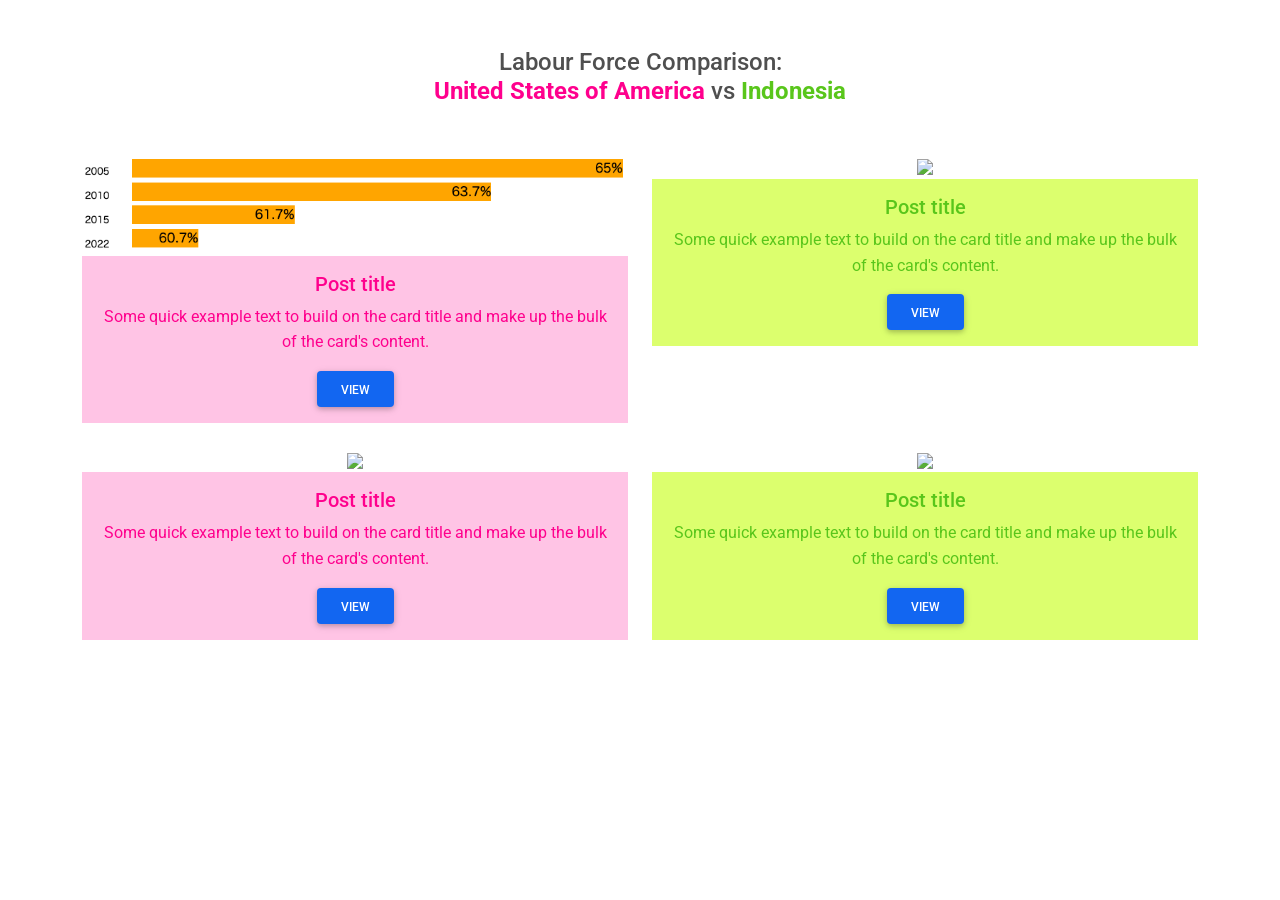
==== index.html @ d7674dc9 "Add "html" folder" ====
<!DOCTYPE html>
<html lang="en">
<head>
    <meta charset="UTF-8" />
    <meta name="viewport" content="width=device-width, initial-scale=1, shrink-to-fit=no" />
    <meta http-equiv="x-ua-compatible" content="ie=edge" />
    <title>Labour Force Comparison</title>
    <!-- Font Awesome -->
    <link rel="stylesheet" href="https://use.fontawesome.com/releases/v5.11.2/css/all.css" />
    <!-- Google Fonts Roboto -->
    <link rel="stylesheet" href="https://fonts.googleapis.com/css2?family=Roboto:wght@300;400;500;700&display=swap" />
    <!-- MDB -->
    <link rel="stylesheet" href="css/mdb.min.css" />
    <!-- Custom styles -->
    <link rel="stylesheet" href="css/style.css" />
</head>
<body>
  <!--Main layout-->
  <main class="my-5">
    <div class="container">
      <!--Section: Content-->
      <section class="text-center">
        <h4 class="mb-5">
          Labour Force Comparison:<br>
          <strong style="color: rgba(255, 0, 141, 1);">United States of America</strong> 
            vs <strong style="color: rgba(89, 198, 27, 1)">Indonesia</strong></h4>
        <div class="row">
          <div class="col-lg-6 mb-4">
            <div class="card1">
              <div class="bg-image hover-overlay ripple" data-mdb-ripple-color="light">
                <img src="img/div_bars.png" class="img-fluid" />
                <a href="#!">
                  <div class="mask" style="background-color: rgba(251, 251, 251, 0.15);"></div>
                </a>
              </div>
              <div class="card-body">
                <h5 class="card-title">Post title</h5>
                <p class="card-text">
                  Some quick example text to build on the card title and make up the bulk of the
                  card's content.
                </p>
                <a href="html/div_bars.html" class="btn btn-primary">View</a>
              </div>
            </div>
          </div>

          <div class="col-lg-6 mb-4">
            <div class="card2">
              <div class="bg-image hover-overlay ripple" data-mdb-ripple-color="light">
                <img src="https://mdbootstrap.com/img/new/standard/nature/023.jpg" class="img-fluid" />
                <a href="#!">
                  <div class="mask" style="background-color: rgba(251, 251, 251, 0.15);"></div>
                </a>
              </div>
              <div class="card-body">
                <h5 class="card-title">Post title</h5>
                <p class="card-text">
                  Some quick example text to build on the card title and make up the bulk of the
                  card's content.
                </p>
                <a href="#!" class="btn btn-primary">View</a>
              </div>
            </div>
          </div>
        </div>

        <div class="row">
          <div class="col-lg-6 mb-4">
            <div class="card3">
              <div class="bg-image hover-overlay ripple" data-mdb-ripple-color="light">
                <img src="https://mdbootstrap.com/img/new/standard/nature/002.jpg" class="img-fluid" />
                <a href="#!">
                  <div class="mask" style="background-color: rgba(251, 251, 251, 0.15);"></div>
                </a>
              </div>
              <div class="card-body">
                <h5 class="card-title">Post title</h5>
                <p class="card-text">
                  Some quick example text to build on the card title and make up the bulk of the
                  card's content.
                </p>
                <a href="#!" class="btn btn-primary">View</a>
              </div>
            </div>
          </div>

          <div class="col-lg-6 mb-4">
            <div class="card4">
              <div class="bg-image hover-overlay ripple" data-mdb-ripple-color="light">
                <img src="https://mdbootstrap.com/img/new/standard/nature/022.jpg" class="img-fluid" />
                <a href="#!">
                  <div class="mask" style="background-color: rgba(251, 251, 251, 0.15);"></div>
                </a>
              </div>
              <div class="card-body">
                <h5 class="card-title">Post title</h5>
                <p class="card-text">
                  Some quick example text to build on the card title and make up the bulk of the
                  card's content.
                </p>
                <a href="#!" class="btn btn-primary">View</a>
              </div>
            </div>
          </div>
        </div>
      </section>
      <!--Section: Content-->
    </div>
  </main>
  <!--Main layout-->

    <!-- MDB -->
    <script type="text/javascript" src="js/mdb.min.js"></script>
    <!-- Custom scripts -->
    <script type="text/javascript" src="js/script.js"></script>
</body>
</html>
---- css/style.css ----
.card1 .card-body {
  background-color: rgba(255, 0, 141, 0.23);
  color: rgba(255, 0, 141, 1);
}

.card3 .card-body {
  background-color: rgba(255, 0, 141, 0.23);
  color: rgba(255, 0, 141, 1);
}

.card2 .card-body {
  background-color: rgba(194, 255, 0, 0.57);
  color: rgba(89, 198, 27, 1);
}

.card4 .card-body {
  background-color: rgba(194, 255, 0, 0.57);
  color: rgba(89, 198, 27, 1);
}
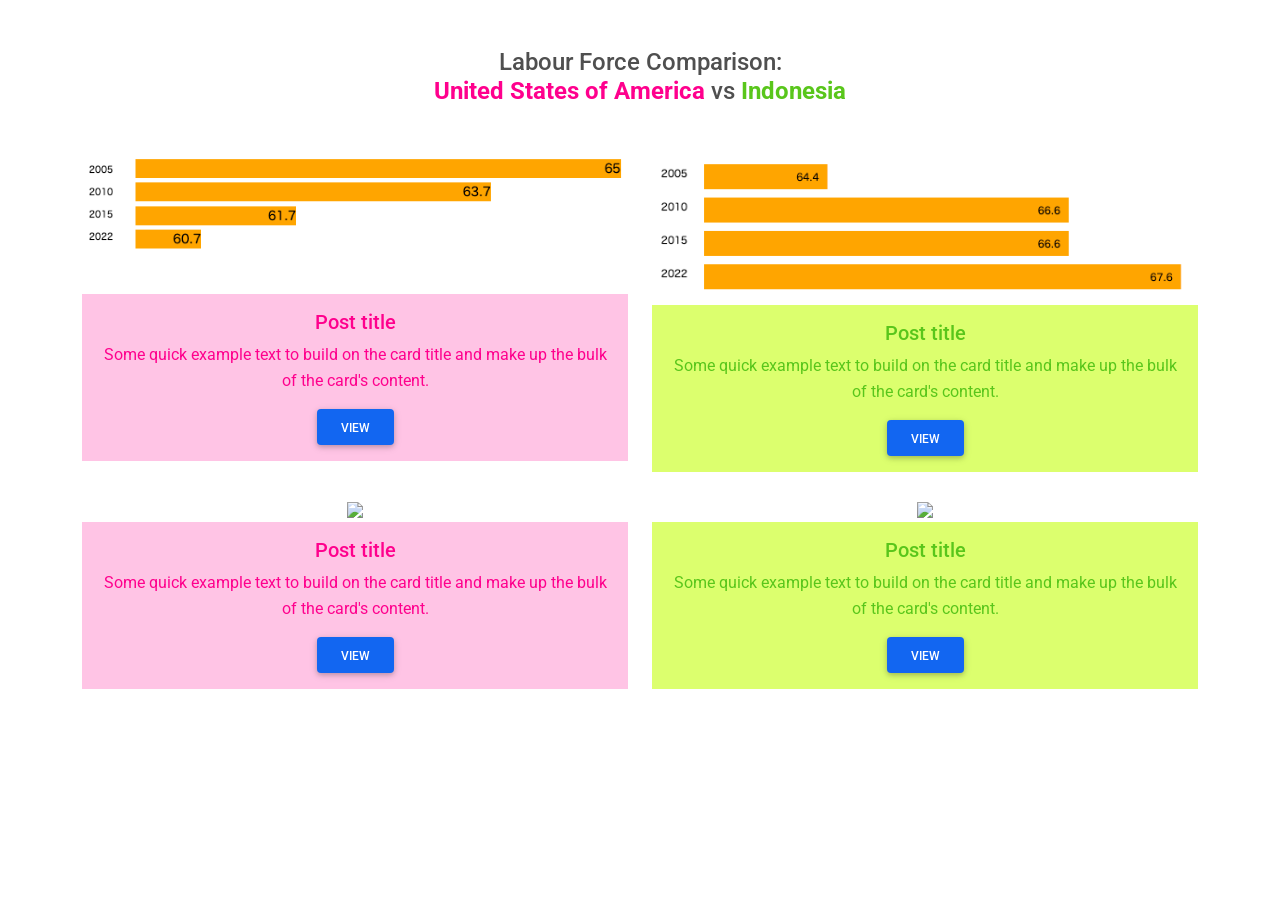
==== commit d0e334a3: "Align image dimensions" ====
--- a/index.html
+++ b/index.html
@@ -47,7 +47,7 @@
           <div class="col-lg-6 mb-4">
             <div class="card2">
               <div class="bg-image hover-overlay ripple" data-mdb-ripple-color="light">
-                <img src="https://mdbootstrap.com/img/new/standard/nature/023.jpg" class="img-fluid" />
+                <img src="img/svg_bars.png" class="img-fluid" />
                 <a href="#!">
                   <div class="mask" style="background-color: rgba(251, 251, 251, 0.15);"></div>
                 </a>
@@ -58,7 +58,7 @@
                   Some quick example text to build on the card title and make up the bulk of the
                   card's content.
                 </p>
-                <a href="#!" class="btn btn-primary">View</a>
+                <a href="html/svg_bars.html" class="btn btn-primary">View</a>
               </div>
             </div>
           </div>
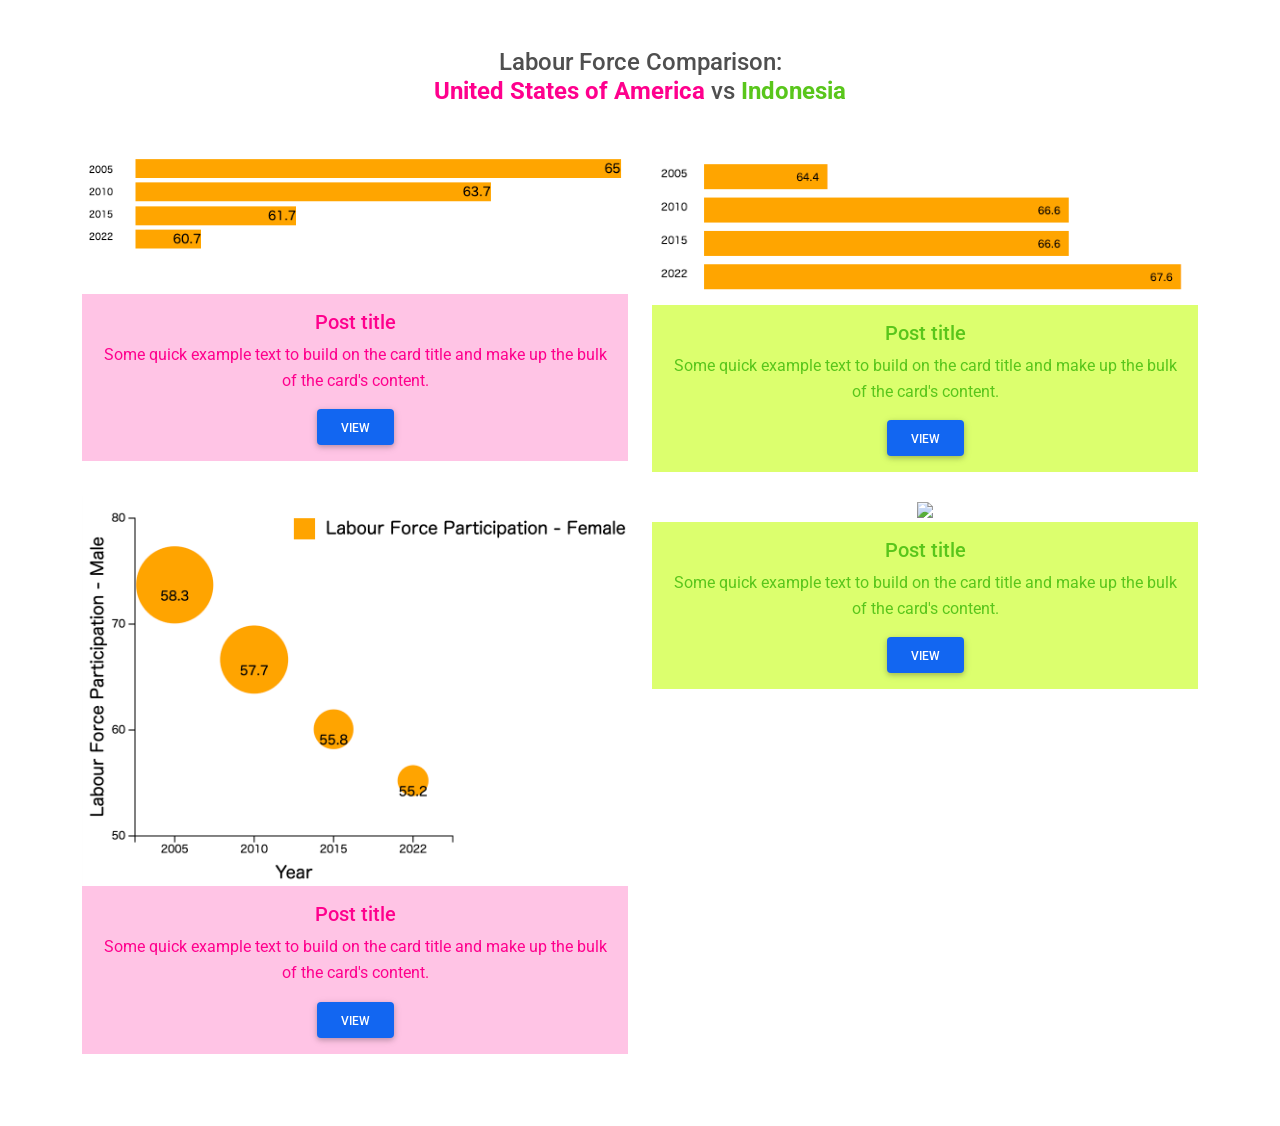
==== commit 28d270c9: "Update index.html" ====
--- a/index.html
+++ b/index.html
@@ -68,7 +68,7 @@
           <div class="col-lg-6 mb-4">
             <div class="card3">
               <div class="bg-image hover-overlay ripple" data-mdb-ripple-color="light">
-                <img src="https://mdbootstrap.com/img/new/standard/nature/002.jpg" class="img-fluid" />
+                <img src="img/bubble_chart.png" class="img-fluid" />
                 <a href="#!">
                   <div class="mask" style="background-color: rgba(251, 251, 251, 0.15);"></div>
                 </a>
@@ -79,7 +79,7 @@
                   Some quick example text to build on the card title and make up the bulk of the
                   card's content.
                 </p>
-                <a href="#!" class="btn btn-primary">View</a>
+                <a href="html/bubble_chart.html" class="btn btn-primary">View</a>
               </div>
             </div>
           </div>
@@ -111,7 +111,5 @@
 
     <!-- MDB -->
     <script type="text/javascript" src="js/mdb.min.js"></script>
-    <!-- Custom scripts -->
-    <script type="text/javascript" src="js/script.js"></script>
 </body>
 </html>
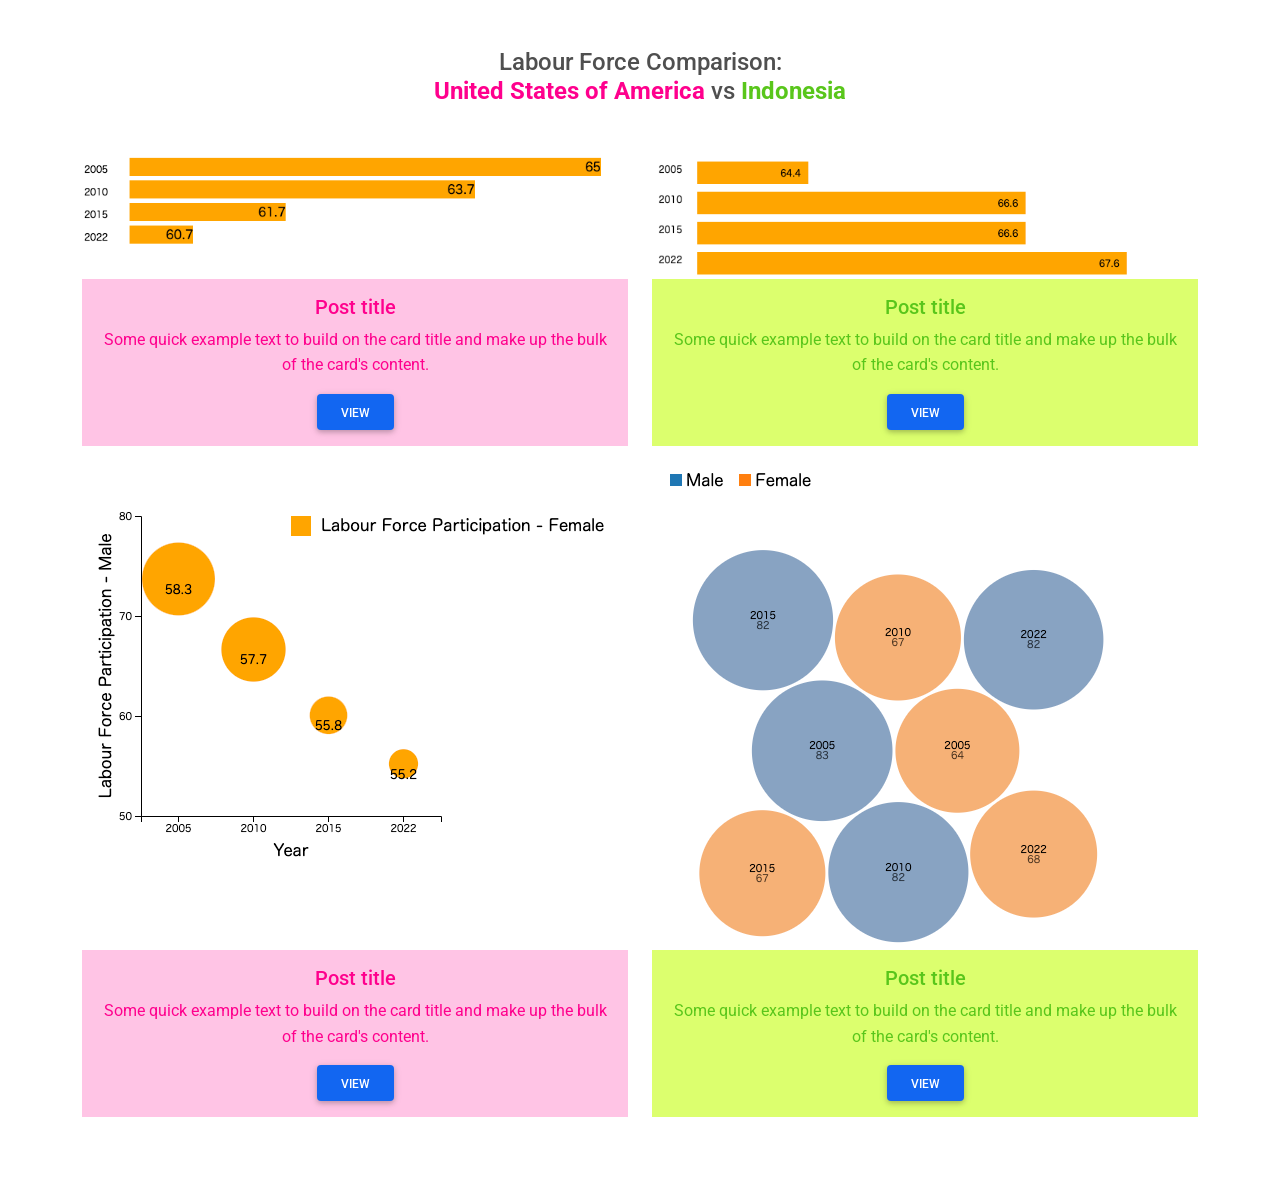
==== commit a07cc9c6: "Fix alignment in index.html" ====
--- a/index.html
+++ b/index.html
@@ -87,7 +87,7 @@
           <div class="col-lg-6 mb-4">
             <div class="card4">
               <div class="bg-image hover-overlay ripple" data-mdb-ripple-color="light">
-                <img src="https://mdbootstrap.com/img/new/standard/nature/022.jpg" class="img-fluid" />
+                <img src="img/bubble_cloud.png" class="img-fluid" />
                 <a href="#!">
                   <div class="mask" style="background-color: rgba(251, 251, 251, 0.15);"></div>
                 </a>
@@ -98,7 +98,7 @@
                   Some quick example text to build on the card title and make up the bulk of the
                   card's content.
                 </p>
-                <a href="#!" class="btn btn-primary">View</a>
+                <a href="html/bubble_cloud.html" class="btn btn-primary">View</a>
               </div>
             </div>
           </div>
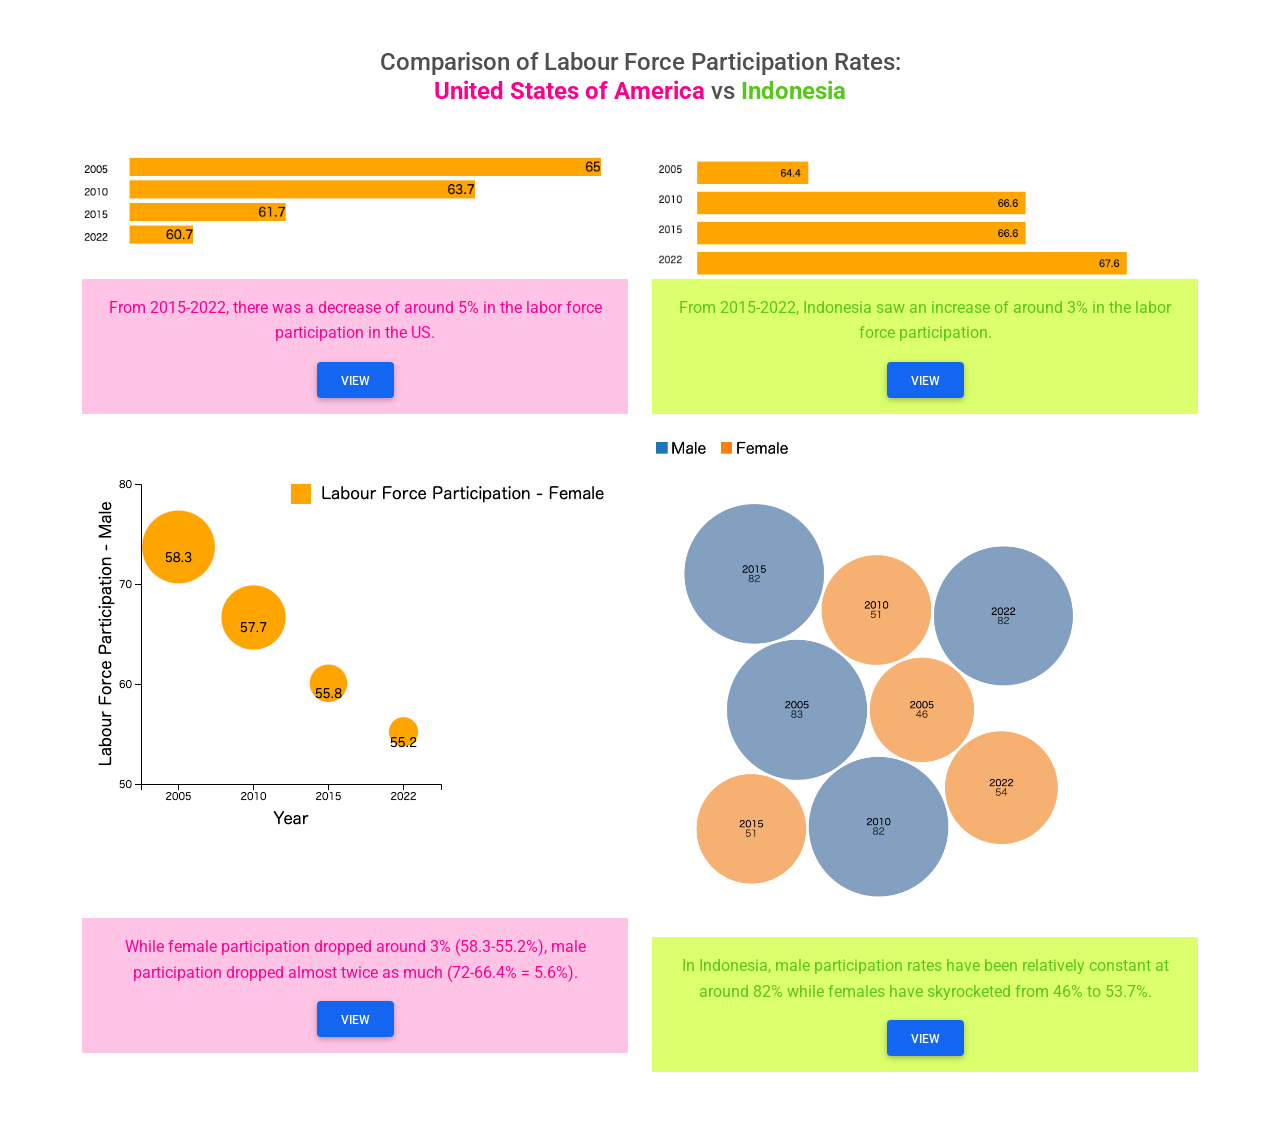
==== commit 48487ba6: "Finalize index.html" ====
--- a/index.html
+++ b/index.html
@@ -21,7 +21,7 @@
       <!--Section: Content-->
       <section class="text-center">
         <h4 class="mb-5">
-          Labour Force Comparison:<br>
+          Comparison of Labour Force Participation Rates:<br>
           <strong style="color: rgba(255, 0, 141, 1);">United States of America</strong> 
             vs <strong style="color: rgba(89, 198, 27, 1)">Indonesia</strong></h4>
         <div class="row">
@@ -34,10 +34,9 @@
                 </a>
               </div>
               <div class="card-body">
-                <h5 class="card-title">Post title</h5>
+                <!-- <h5 class="card-title">Labour force participation - Total</h5> -->
                 <p class="card-text">
-                  Some quick example text to build on the card title and make up the bulk of the
-                  card's content.
+                  From 2015-2022, there was a decrease of around 5% in the labor force participation in the US.
                 </p>
                 <a href="html/div_bars.html" class="btn btn-primary">View</a>
               </div>
@@ -53,10 +52,9 @@
                 </a>
               </div>
               <div class="card-body">
-                <h5 class="card-title">Post title</h5>
+                <!-- <h5 class="card-title">Labour force participation - Total</h5> -->
                 <p class="card-text">
-                  Some quick example text to build on the card title and make up the bulk of the
-                  card's content.
+                  From 2015-2022, Indonesia saw an increase of around 3% in the labor force participation.
                 </p>
                 <a href="html/svg_bars.html" class="btn btn-primary">View</a>
               </div>
@@ -74,10 +72,9 @@
                 </a>
               </div>
               <div class="card-body">
-                <h5 class="card-title">Post title</h5>
+                <!-- <h5 class="card-title">Labour force participation - Male vs Female</h5> -->
                 <p class="card-text">
-                  Some quick example text to build on the card title and make up the bulk of the
-                  card's content.
+                  While female participation dropped around 3% (58.3-55.2%), male participation dropped almost twice as much (72-66.4% = 5.6%).
                 </p>
                 <a href="html/bubble_chart.html" class="btn btn-primary">View</a>
               </div>
@@ -93,10 +90,9 @@
                 </a>
               </div>
               <div class="card-body">
-                <h5 class="card-title">Post title</h5>
+                <!-- <h5 class="card-title">Labour force participation - Male vs Female</h5> -->
                 <p class="card-text">
-                  Some quick example text to build on the card title and make up the bulk of the
-                  card's content.
+                  In Indonesia, male participation rates have been relatively constant at around 82% while females have skyrocketed from 46% to 53.7%.
                 </p>
                 <a href="html/bubble_cloud.html" class="btn btn-primary">View</a>
               </div>
